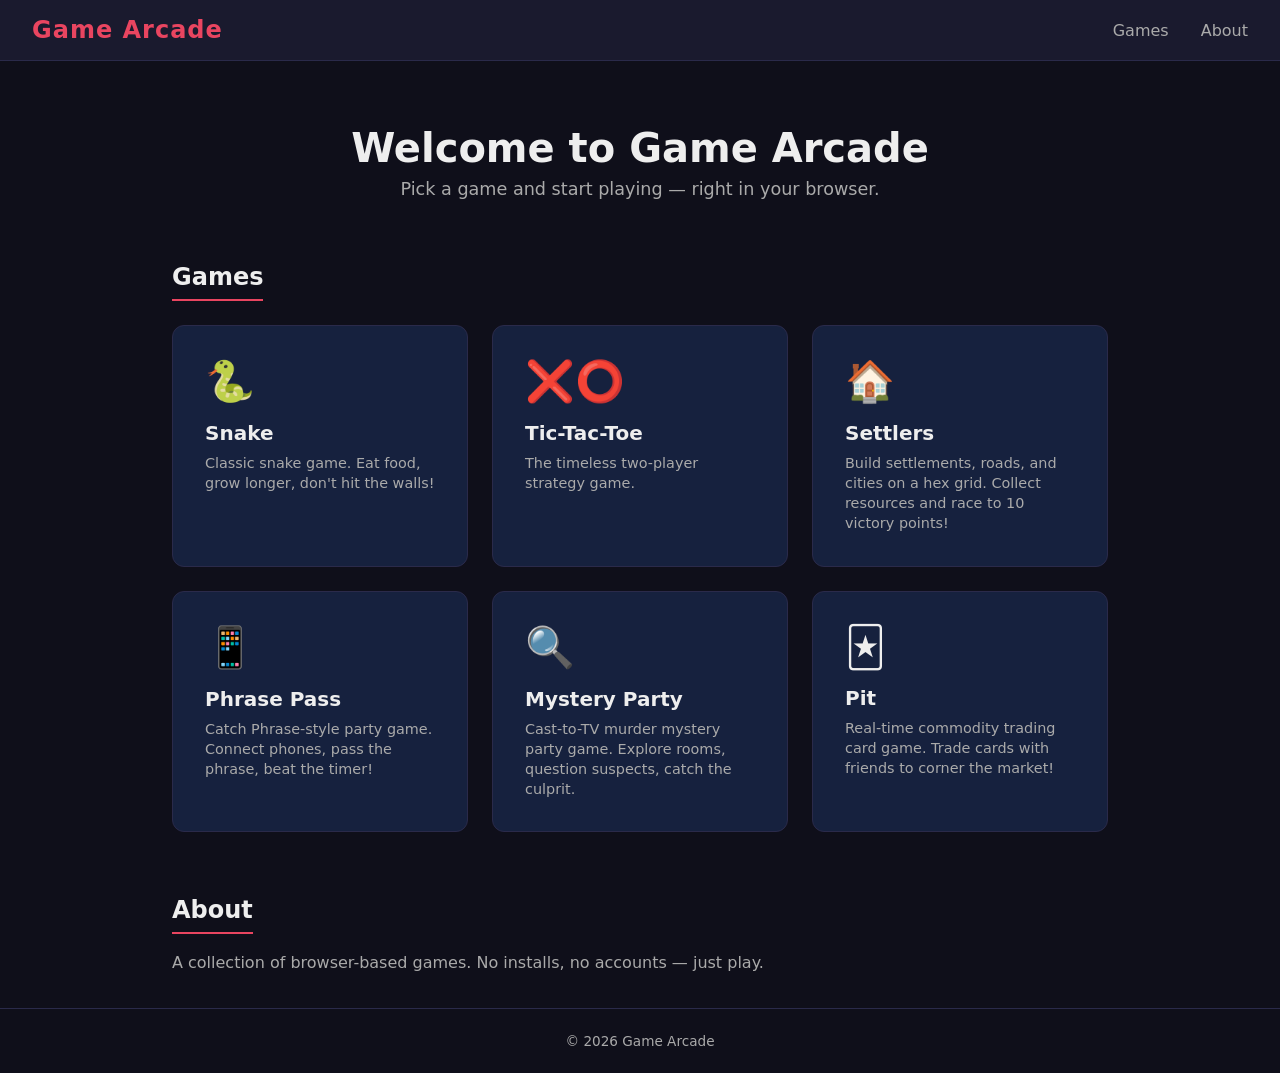
==== index.html @ ff6157d0 "Add Pit: real-time commodity trading card game for phones Trade cards with friends to corner the mar" ====
<!DOCTYPE html>
<html lang="en">
<head>
    <meta charset="UTF-8">
    <meta name="viewport" content="width=device-width, initial-scale=1.0">
    <title>Game Arcade</title>
    <link rel="stylesheet" href="css/style.css">
</head>
<body>
    <header>
        <nav>
            <div class="logo">Game Arcade</div>
            <ul class="nav-links">
                <li><a href="#games">Games</a></li>
                <li><a href="#about">About</a></li>
            </ul>
        </nav>
    </header>

    <main>
        <section class="hero">
            <h1>Welcome to Game Arcade</h1>
            <p>Pick a game and start playing — right in your browser.</p>
        </section>

        <section id="games" class="games-section">
            <h2>Games</h2>
            <div class="game-grid">
                <a href="games/snake/index.html" class="game-card">
                    <div class="game-icon">🐍</div>
                    <h3>Snake</h3>
                    <p>Classic snake game. Eat food, grow longer, don't hit the walls!</p>
                </a>
                <a href="games/tictactoe/index.html" class="game-card">
                    <div class="game-icon">❌⭕</div>
                    <h3>Tic-Tac-Toe</h3>
                    <p>The timeless two-player strategy game.</p>
                </a>
                <a href="games/settlers/index.html" class="game-card">
                    <div class="game-icon">🏠</div>
                    <h3>Settlers</h3>
                    <p>Build settlements, roads, and cities on a hex grid. Collect resources and race to 10 victory points!</p>
                </a>
                <a href="games/phrasepass/index.html" class="game-card">
                    <div class="game-icon">📱</div>
                    <h3>Phrase Pass</h3>
                    <p>Catch Phrase-style party game. Connect phones, pass the phrase, beat the timer!</p>
                </a>
                <a href="games/mystery/index.html" class="game-card">
                    <div class="game-icon">🔍</div>
                    <h3>Mystery Party</h3>
                    <p>Cast-to-TV murder mystery party game. Explore rooms, question suspects, catch the culprit.</p>
                </a>
                <a href="games/pit/index.html" class="game-card">
                    <div class="game-icon">🃏</div>
                    <h3>Pit</h3>
                    <p>Real-time commodity trading card game. Trade cards with friends to corner the market!</p>
                </a>
            </div>
        </section>

        <section id="about" class="about-section">
            <h2>About</h2>
            <p>A collection of browser-based games. No installs, no accounts — just play.</p>
        </section>
    </main>

    <footer>
        <p>&copy; 2026 Game Arcade</p>
    </footer>
</body>
</html>
---- css/style.css ----
* {
    margin: 0;
    padding: 0;
    box-sizing: border-box;
}

:root {
    --bg-primary: #0f0f1a;
    --bg-secondary: #1a1a2e;
    --bg-card: #16213e;
    --accent: #e94560;
    --accent-hover: #ff6b81;
    --text-primary: #eee;
    --text-secondary: #aaa;
    --border: #2a2a4a;
}

body {
    font-family: 'Segoe UI', system-ui, -apple-system, sans-serif;
    background: var(--bg-primary);
    color: var(--text-primary);
    min-height: 100vh;
    display: flex;
    flex-direction: column;
}

/* Nav */
nav {
    display: flex;
    justify-content: space-between;
    align-items: center;
    padding: 1rem 2rem;
    background: var(--bg-secondary);
    border-bottom: 1px solid var(--border);
}

.logo {
    font-size: 1.5rem;
    font-weight: 700;
    color: var(--accent);
    letter-spacing: 1px;
}

.nav-links {
    list-style: none;
    display: flex;
    gap: 2rem;
}

.nav-links a {
    color: var(--text-secondary);
    text-decoration: none;
    font-weight: 500;
    transition: color 0.2s;
}

.nav-links a:hover {
    color: var(--text-primary);
}

/* Hero */
.hero {
    text-align: center;
    padding: 4rem 2rem 2rem;
}

.hero h1 {
    font-size: 2.5rem;
    margin-bottom: 0.5rem;
}

.hero p {
    color: var(--text-secondary);
    font-size: 1.1rem;
}

/* Games Section */
.games-section {
    padding: 2rem;
    max-width: 1000px;
    margin: 0 auto;
    width: 100%;
}

.games-section h2 {
    font-size: 1.5rem;
    margin-bottom: 1.5rem;
    padding-bottom: 0.5rem;
    border-bottom: 2px solid var(--accent);
    display: inline-block;
}

.game-grid {
    display: grid;
    grid-template-columns: repeat(auto-fill, minmax(260px, 1fr));
    gap: 1.5rem;
}

.game-card {
    background: var(--bg-card);
    border: 1px solid var(--border);
    border-radius: 12px;
    padding: 2rem;
    text-decoration: none;
    color: var(--text-primary);
    transition: transform 0.2s, border-color 0.2s, box-shadow 0.2s;
}

.game-card:hover {
    transform: translateY(-4px);
    border-color: var(--accent);
    box-shadow: 0 8px 24px rgba(233, 69, 96, 0.15);
}

.game-icon {
    font-size: 2.5rem;
    margin-bottom: 1rem;
}

.game-card h3 {
    font-size: 1.25rem;
    margin-bottom: 0.5rem;
}

.game-card p {
    color: var(--text-secondary);
    font-size: 0.9rem;
    line-height: 1.4;
}

/* About */
.about-section {
    padding: 2rem;
    max-width: 1000px;
    margin: 0 auto;
    width: 100%;
}

.about-section h2 {
    font-size: 1.5rem;
    margin-bottom: 1rem;
    padding-bottom: 0.5rem;
    border-bottom: 2px solid var(--accent);
    display: inline-block;
}

.about-section p {
    color: var(--text-secondary);
    line-height: 1.6;
}

/* Footer */
footer {
    margin-top: auto;
    text-align: center;
    padding: 1.5rem;
    color: var(--text-secondary);
    font-size: 0.85rem;
    border-top: 1px solid var(--border);
}

/* Back link (used on game pages) */
.back-link {
    display: inline-block;
    color: var(--accent);
    text-decoration: none;
    padding: 1rem 2rem;
    font-weight: 500;
    transition: color 0.2s;
}

.back-link:hover {
    color: var(--accent-hover);
}

/* Responsive */
@media (max-width: 600px) {
    .hero h1 {
        font-size: 1.75rem;
    }

    nav {
        flex-direction: column;
        gap: 0.75rem;
    }

    .game-grid {
        grid-template-columns: 1fr;
    }
}
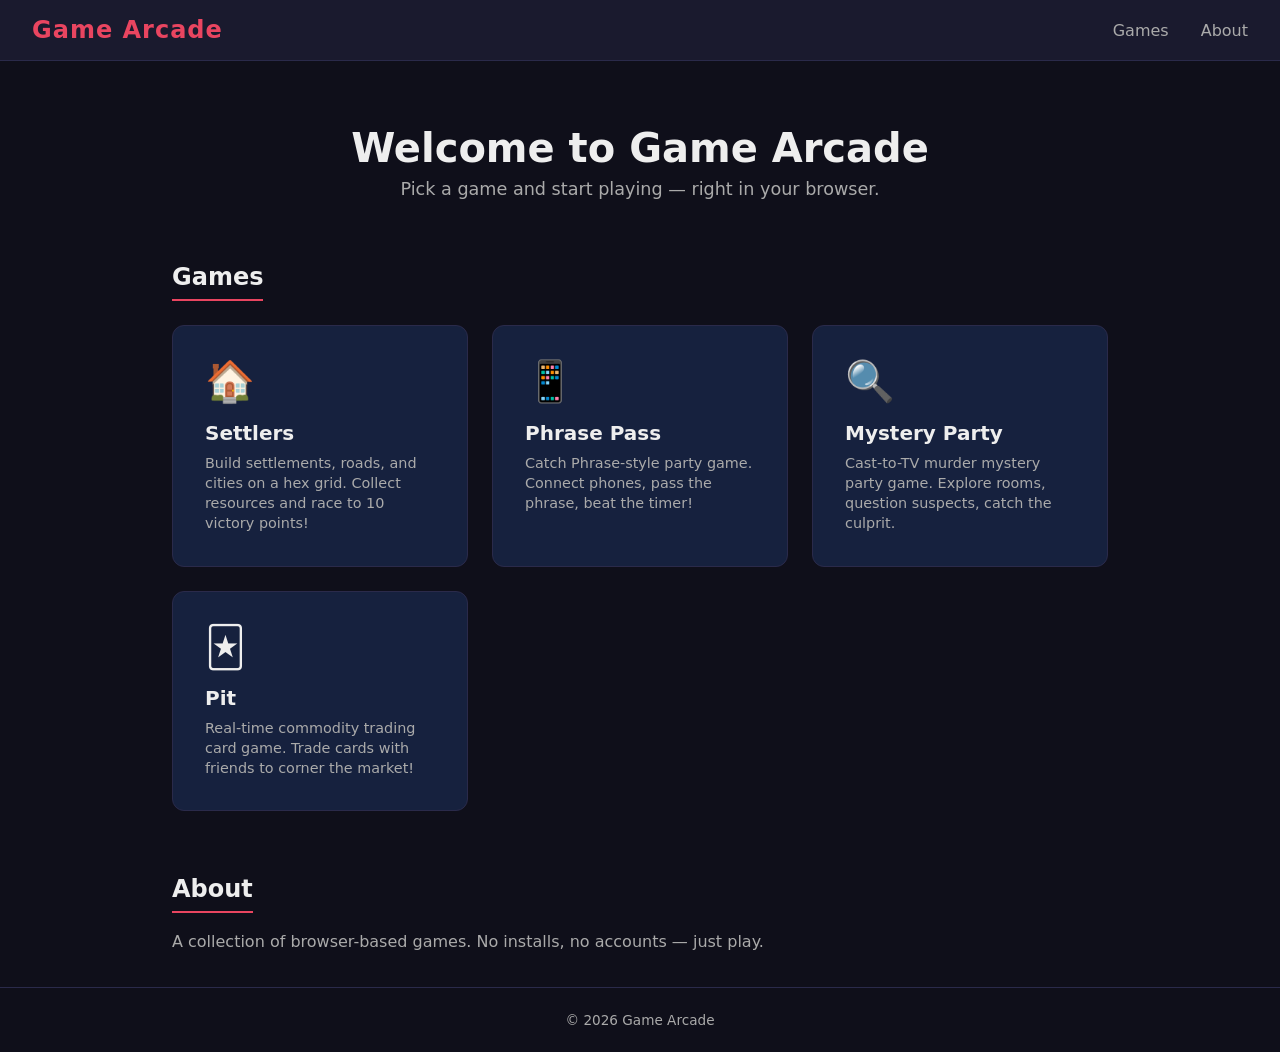
==== commit 2de830e3: "Hide Snake and Tic-Tac-Toe from the arcade menu Co-Authored-By: Claude Opus 4.6 (1M context) <norepl" ====
--- a/index.html
+++ b/index.html
@@ -26,16 +26,6 @@
         <section id="games" class="games-section">
             <h2>Games</h2>
             <div class="game-grid">
-                <a href="games/snake/index.html" class="game-card">
-                    <div class="game-icon">🐍</div>
-                    <h3>Snake</h3>
-                    <p>Classic snake game. Eat food, grow longer, don't hit the walls!</p>
-                </a>
-                <a href="games/tictactoe/index.html" class="game-card">
-                    <div class="game-icon">❌⭕</div>
-                    <h3>Tic-Tac-Toe</h3>
-                    <p>The timeless two-player strategy game.</p>
-                </a>
                 <a href="games/settlers/index.html" class="game-card">
                     <div class="game-icon">🏠</div>
                     <h3>Settlers</h3>
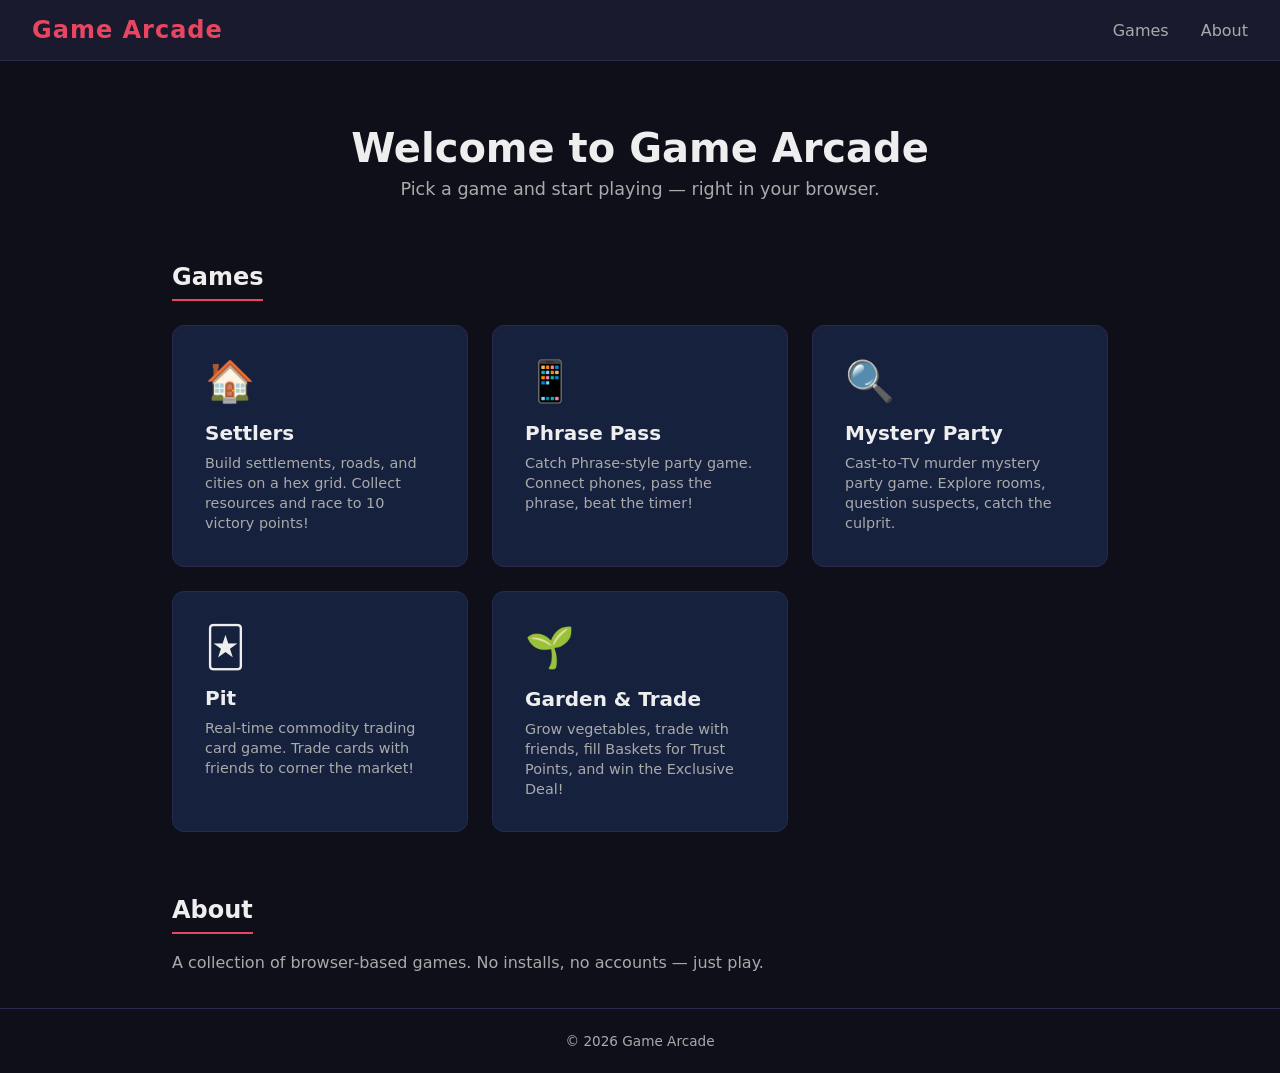
==== commit c9d52ff8: "Add Garden & Trade: multiplayer farming/trading game Grow vegetables in your garden (20 slots: tille" ====
--- a/index.html
+++ b/index.html
@@ -46,6 +46,11 @@
                     <h3>Pit</h3>
                     <p>Real-time commodity trading card game. Trade cards with friends to corner the market!</p>
                 </a>
+                <a href="games/garden/index.html" class="game-card">
+                    <div class="game-icon">🌱</div>
+                    <h3>Garden & Trade</h3>
+                    <p>Grow vegetables, trade with friends, fill Baskets for Trust Points, and win the Exclusive Deal!</p>
+                </a>
             </div>
         </section>
 
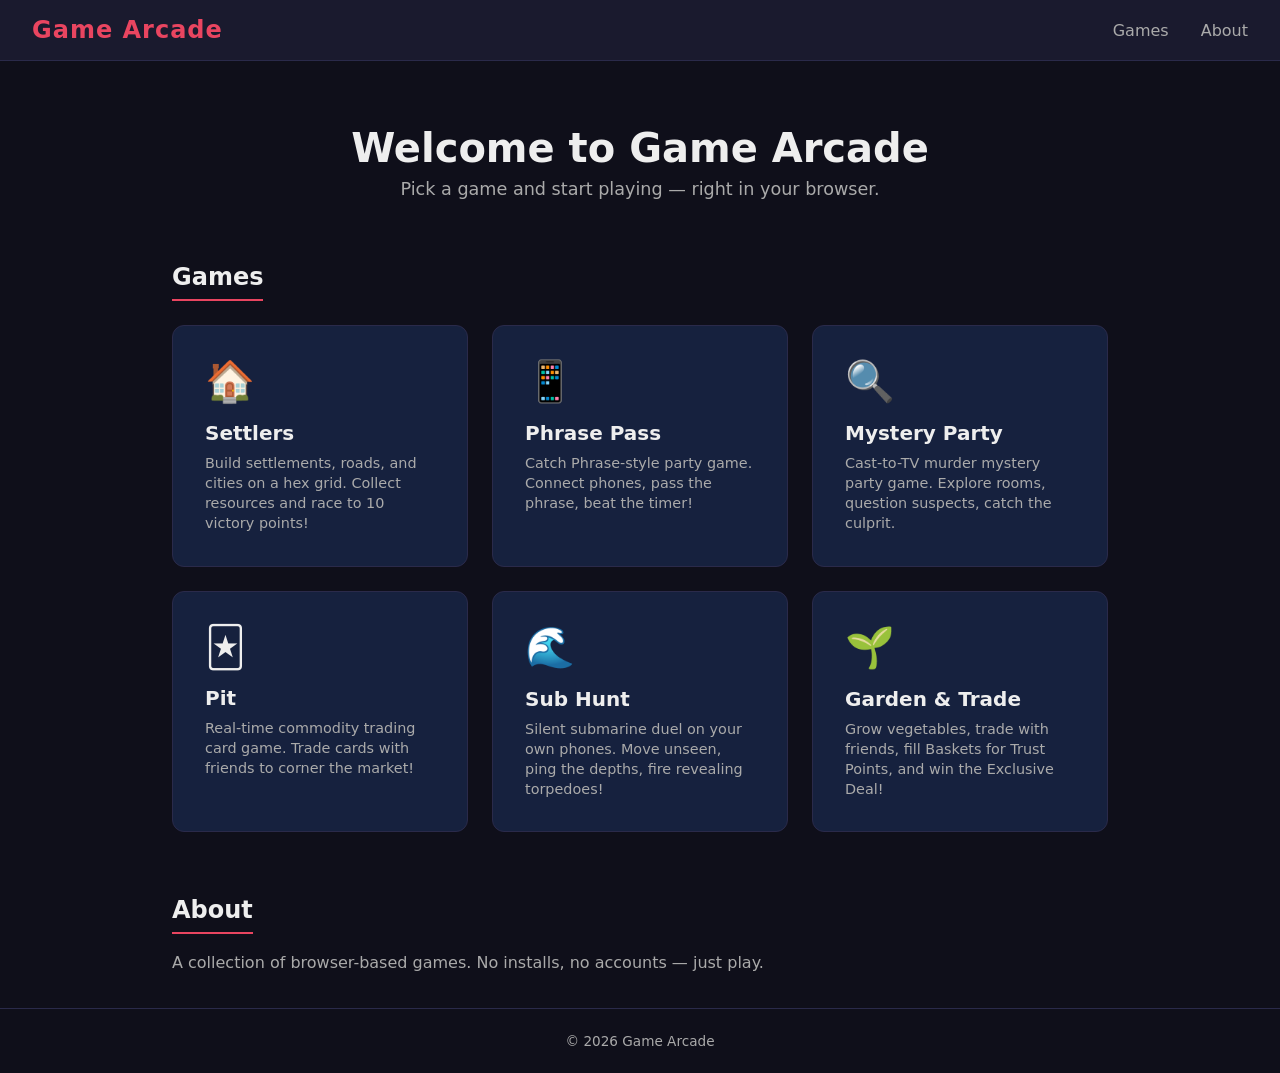
==== commit 48045961: "Sub Hunt: networked hidden-movement submarine duel for 2-4 phones Move silently, fire trail-revealin" ====
--- a/index.html
+++ b/index.html
@@ -46,6 +46,11 @@
                     <h3>Pit</h3>
                     <p>Real-time commodity trading card game. Trade cards with friends to corner the market!</p>
                 </a>
+                <a href="games/subhunt/index.html" class="game-card">
+                    <div class="game-icon">🌊</div>
+                    <h3>Sub Hunt</h3>
+                    <p>Silent submarine duel on your own phones. Move unseen, ping the depths, fire revealing torpedoes!</p>
+                </a>
                 <a href="games/garden/index.html" class="game-card">
                     <div class="game-icon">🌱</div>
                     <h3>Garden & Trade</h3>
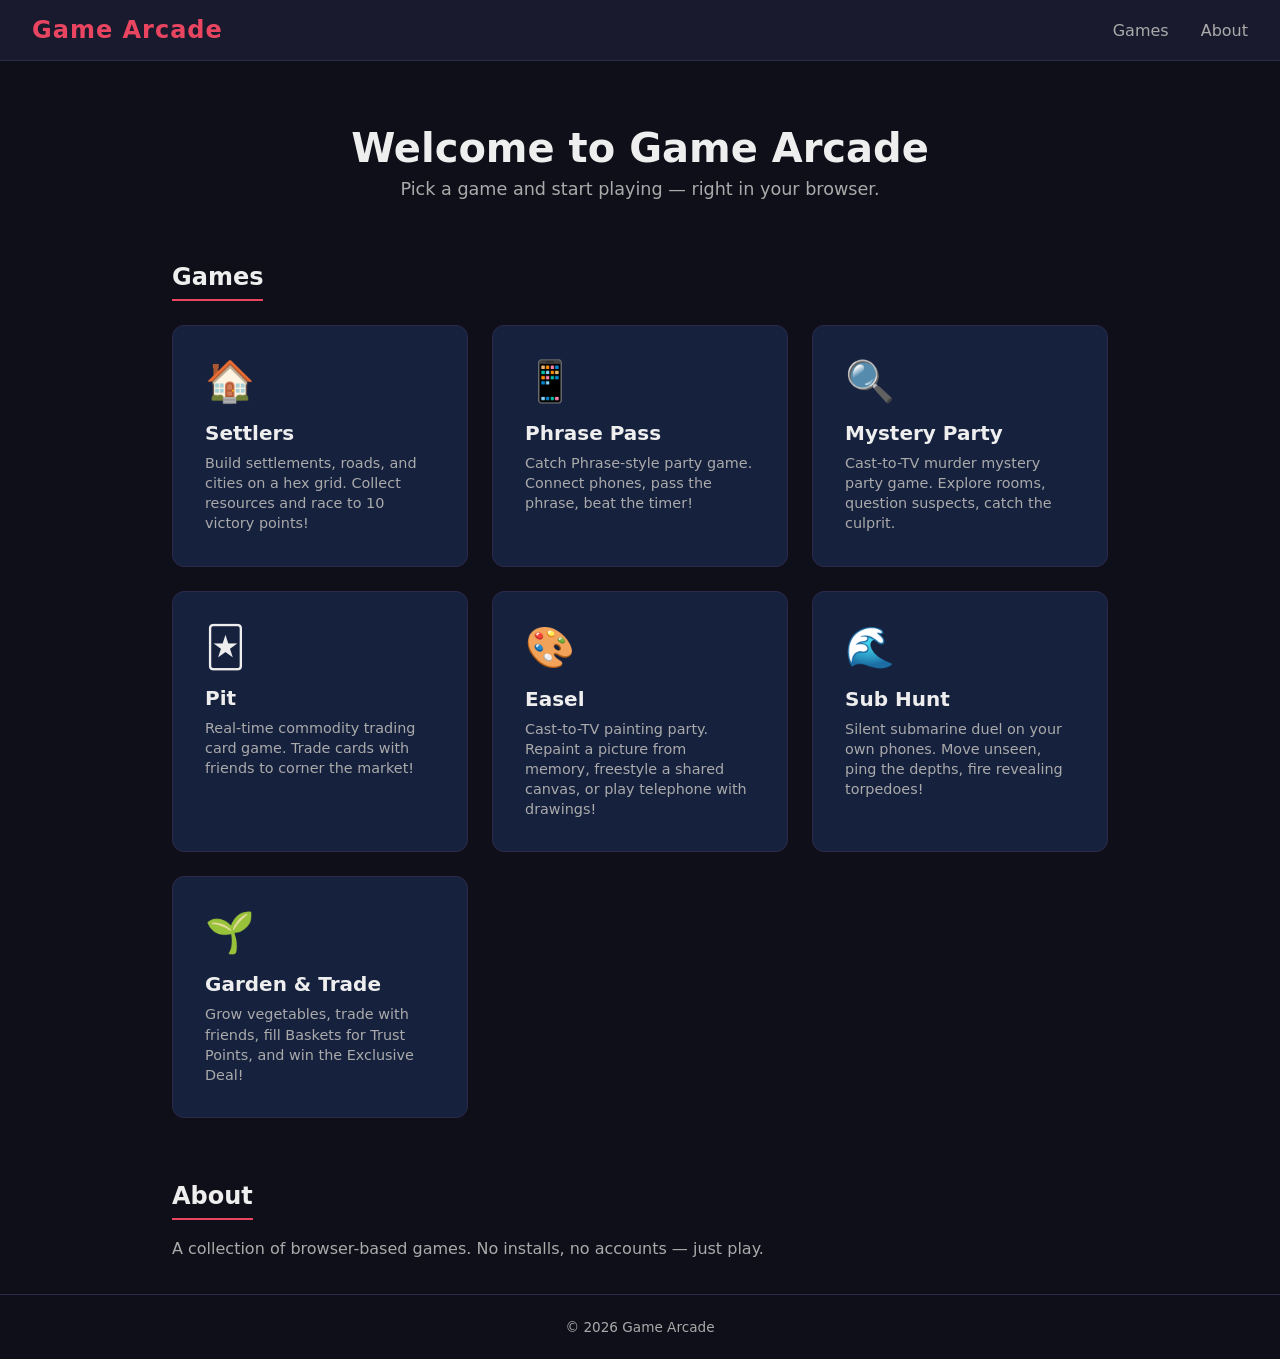
==== commit fc03226b: "Add Easel painting party game" ====
--- a/index.html
+++ b/index.html
@@ -46,6 +46,11 @@
                     <h3>Pit</h3>
                     <p>Real-time commodity trading card game. Trade cards with friends to corner the market!</p>
                 </a>
+                <a href="games/easel/index.html" class="game-card">
+                    <div class="game-icon">🎨</div>
+                    <h3>Easel</h3>
+                    <p>Cast-to-TV painting party. Repaint a picture from memory, freestyle a shared canvas, or play telephone with drawings!</p>
+                </a>
                 <a href="games/subhunt/index.html" class="game-card">
                     <div class="game-icon">🌊</div>
                     <h3>Sub Hunt</h3>
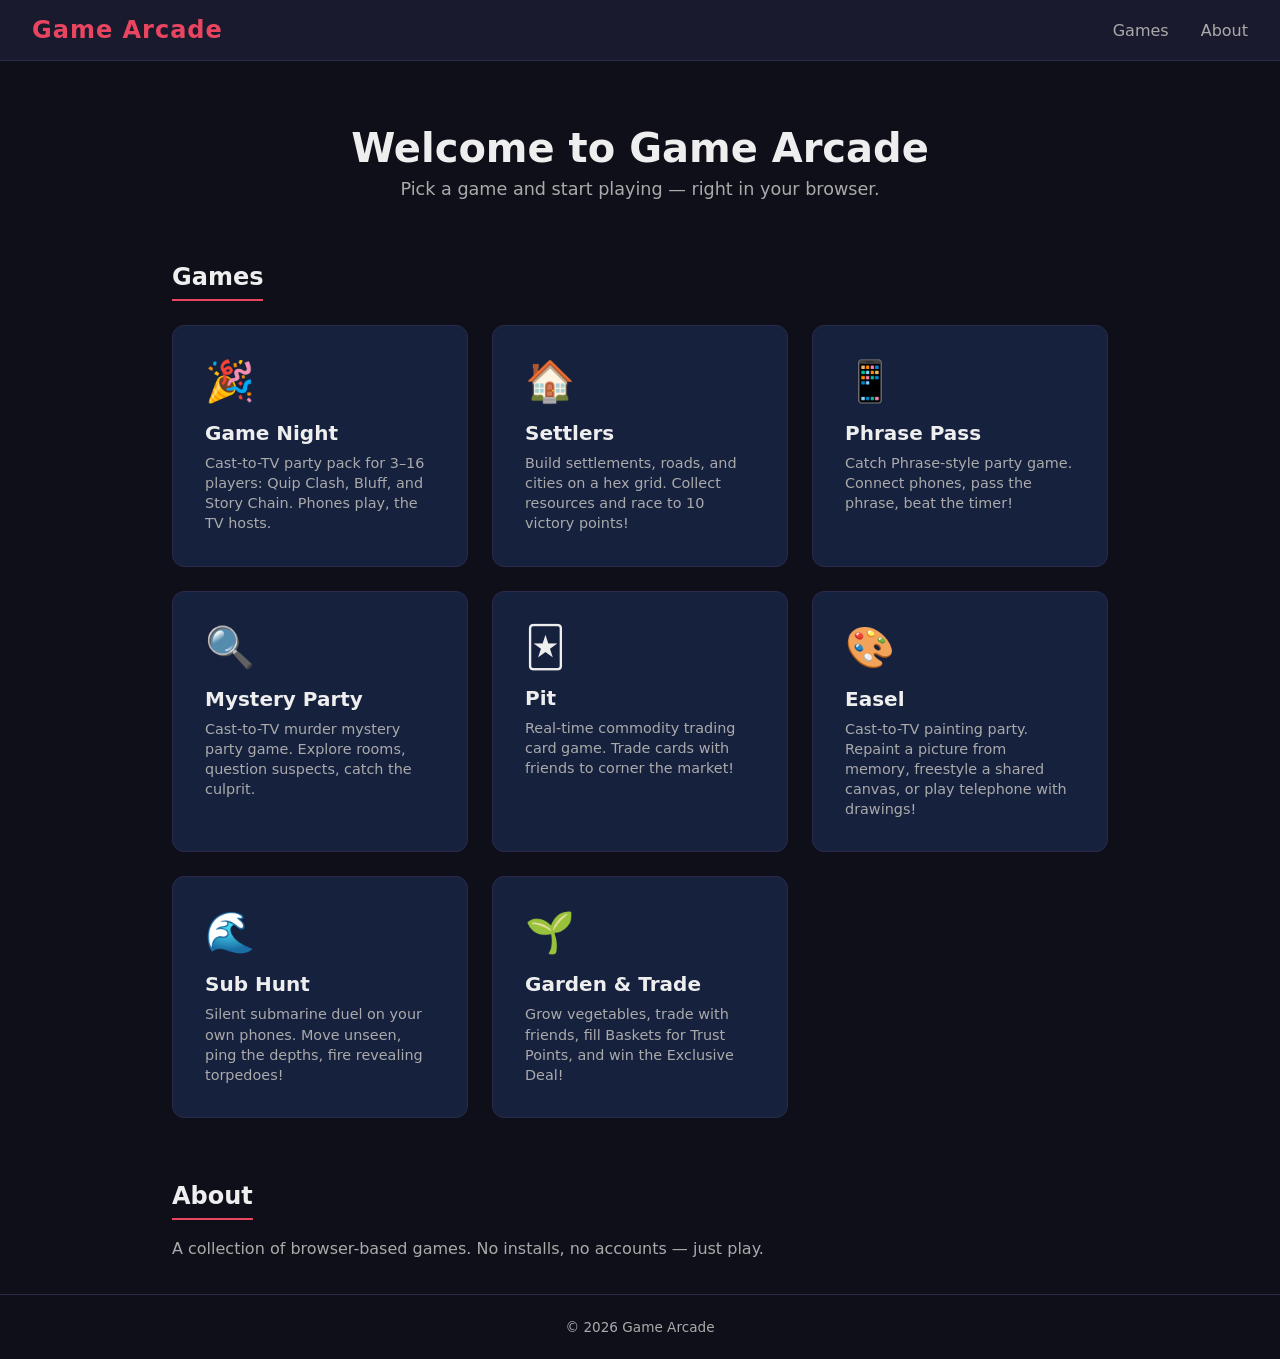
==== commit 8c843f39: "Add Game Night party pack (Quip Clash, Bluff, Story Chain) Cast-to-TV party games for 3-16 players. " ====
--- a/index.html
+++ b/index.html
@@ -26,6 +26,11 @@
         <section id="games" class="games-section">
             <h2>Games</h2>
             <div class="game-grid">
+                <a href="games/gamenight/index.html" class="game-card">
+                    <div class="game-icon">🎉</div>
+                    <h3>Game Night</h3>
+                    <p>Cast-to-TV party pack for 3&ndash;16 players: Quip Clash, Bluff, and Story Chain. Phones play, the TV hosts.</p>
+                </a>
                 <a href="games/settlers/index.html" class="game-card">
                     <div class="game-icon">🏠</div>
                     <h3>Settlers</h3>
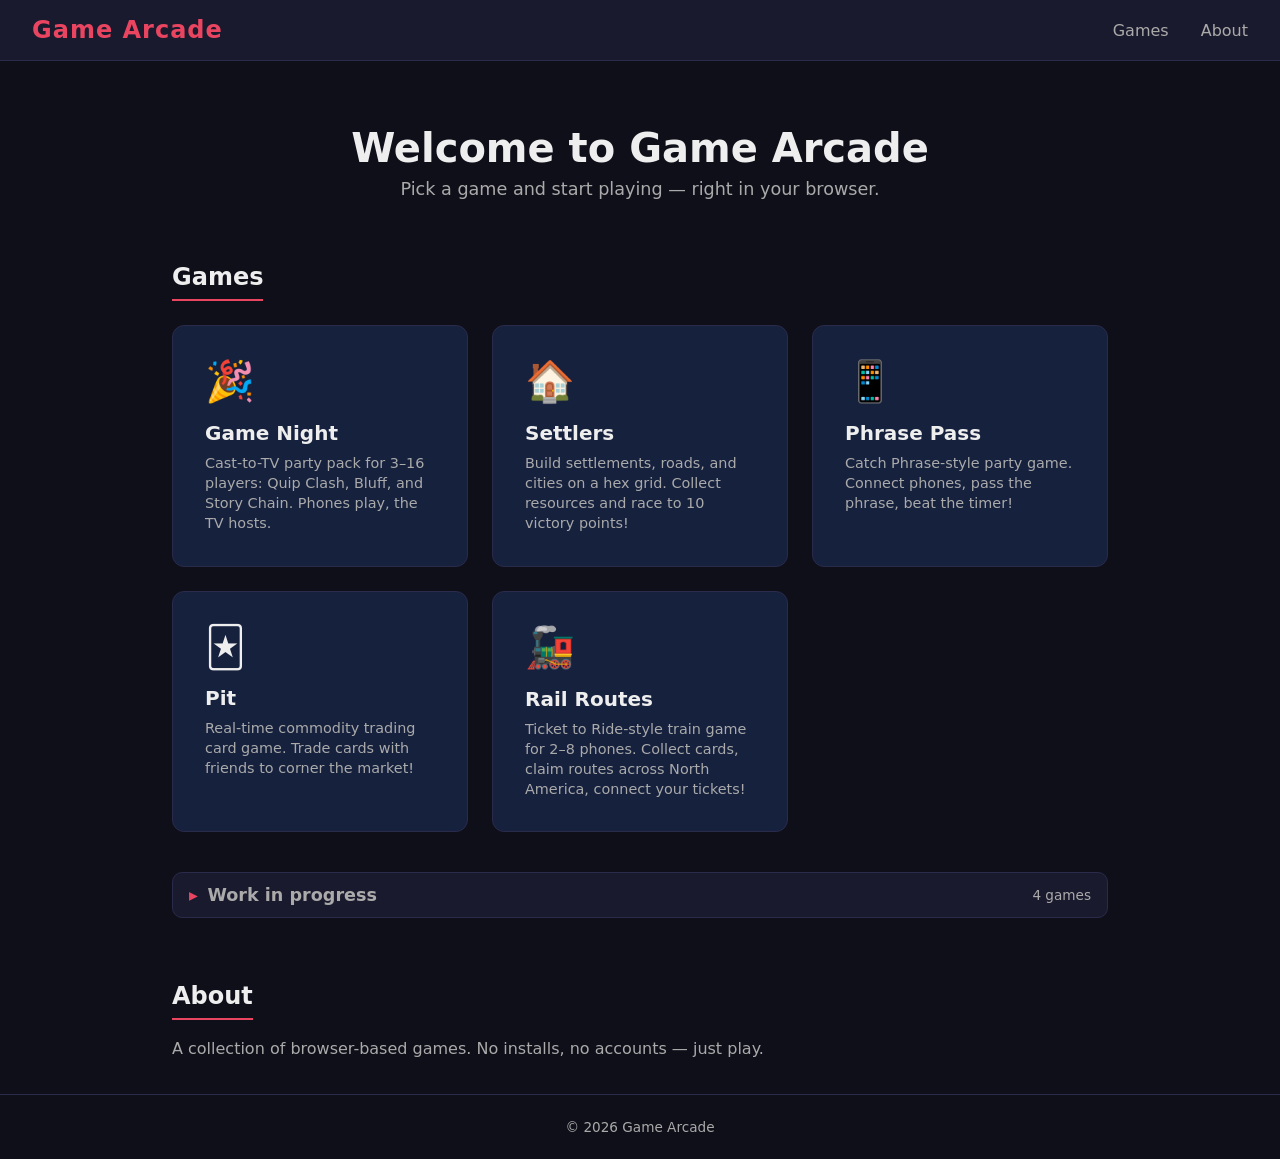
==== commit 721f6f2a: "Add Rail Routes and collapse work-in-progress games Rail Routes is a Ticket to Ride-style train game" ====
--- a/index.html
+++ b/index.html
@@ -41,32 +41,43 @@
                     <h3>Phrase Pass</h3>
                     <p>Catch Phrase-style party game. Connect phones, pass the phrase, beat the timer!</p>
                 </a>
-                <a href="games/mystery/index.html" class="game-card">
-                    <div class="game-icon">🔍</div>
-                    <h3>Mystery Party</h3>
-                    <p>Cast-to-TV murder mystery party game. Explore rooms, question suspects, catch the culprit.</p>
-                </a>
                 <a href="games/pit/index.html" class="game-card">
                     <div class="game-icon">🃏</div>
                     <h3>Pit</h3>
                     <p>Real-time commodity trading card game. Trade cards with friends to corner the market!</p>
                 </a>
-                <a href="games/easel/index.html" class="game-card">
-                    <div class="game-icon">🎨</div>
-                    <h3>Easel</h3>
-                    <p>Cast-to-TV painting party. Repaint a picture from memory, freestyle a shared canvas, or play telephone with drawings!</p>
-                </a>
-                <a href="games/subhunt/index.html" class="game-card">
-                    <div class="game-icon">🌊</div>
-                    <h3>Sub Hunt</h3>
-                    <p>Silent submarine duel on your own phones. Move unseen, ping the depths, fire revealing torpedoes!</p>
-                </a>
-                <a href="games/garden/index.html" class="game-card">
-                    <div class="game-icon">🌱</div>
-                    <h3>Garden & Trade</h3>
-                    <p>Grow vegetables, trade with friends, fill Baskets for Trust Points, and win the Exclusive Deal!</p>
+                <a href="games/railroutes/index.html" class="game-card">
+                    <div class="game-icon">🚂</div>
+                    <h3>Rail Routes</h3>
+                    <p>Ticket to Ride-style train game for 2&ndash;8 phones. Collect cards, claim routes across North America, connect your tickets!</p>
                 </a>
             </div>
+
+            <details class="wip-section">
+                <summary>Work in progress <span class="wip-count">4 games</span></summary>
+                <div class="game-grid">
+                    <a href="games/mystery/index.html" class="game-card">
+                        <div class="game-icon">🔍</div>
+                        <h3>Mystery Party</h3>
+                        <p>Cast-to-TV murder mystery party game. Explore rooms, question suspects, catch the culprit.</p>
+                    </a>
+                    <a href="games/easel/index.html" class="game-card">
+                        <div class="game-icon">🎨</div>
+                        <h3>Easel</h3>
+                        <p>Cast-to-TV painting party. Repaint a picture from memory, freestyle a shared canvas, or play telephone with drawings!</p>
+                    </a>
+                    <a href="games/subhunt/index.html" class="game-card">
+                        <div class="game-icon">🌊</div>
+                        <h3>Sub Hunt</h3>
+                        <p>Silent submarine duel on your own phones. Move unseen, ping the depths, fire revealing torpedoes!</p>
+                    </a>
+                    <a href="games/garden/index.html" class="game-card">
+                        <div class="game-icon">🌱</div>
+                        <h3>Garden & Trade</h3>
+                        <p>Grow vegetables, trade with friends, fill Baskets for Trust Points, and win the Exclusive Deal!</p>
+                    </a>
+                </div>
+            </details>
         </section>
 
         <section id="about" class="about-section">
--- a/css/style.css
+++ b/css/style.css
@@ -128,6 +128,60 @@
     line-height: 1.4;
 }
 
+/* Work-in-progress games (collapsed by default) */
+.wip-section {
+    margin-top: 2.5rem;
+}
+
+.wip-section summary {
+    display: flex;
+    align-items: center;
+    gap: 0.6rem;
+    cursor: pointer;
+    list-style: none;
+    font-size: 1.1rem;
+    font-weight: 600;
+    color: var(--text-secondary);
+    padding: 0.75rem 1rem;
+    background: var(--bg-secondary);
+    border: 1px solid var(--border);
+    border-radius: 10px;
+    transition: color 0.2s, border-color 0.2s;
+}
+
+.wip-section summary::-webkit-details-marker {
+    display: none;
+}
+
+.wip-section summary::before {
+    content: '▸';
+    color: var(--accent);
+    transition: transform 0.2s;
+}
+
+.wip-section[open] summary::before {
+    transform: rotate(90deg);
+}
+
+.wip-section summary:hover {
+    color: var(--text-primary);
+    border-color: var(--accent);
+}
+
+.wip-count {
+    margin-left: auto;
+    font-size: 0.85rem;
+    font-weight: 400;
+}
+
+.wip-section .game-grid {
+    margin-top: 1.5rem;
+}
+
+.wip-section .game-card {
+    opacity: 0.85;
+}
+
 /* About */
 .about-section {
     padding: 2rem;
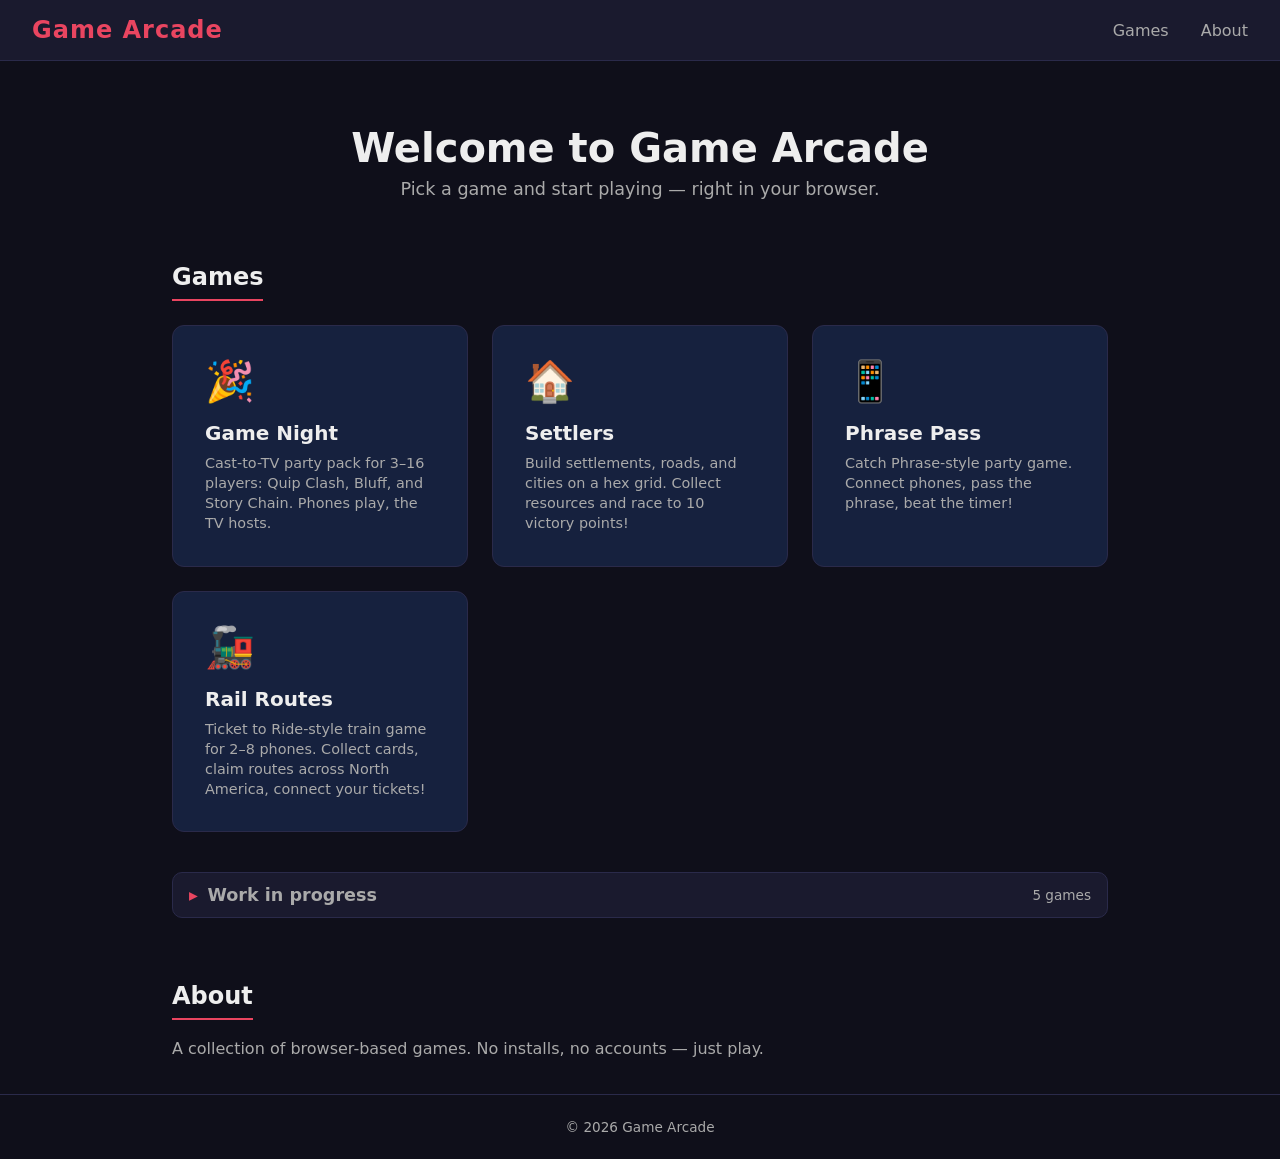
==== commit 19d0cfb4: "Move Pit into the work-in-progress section Co-Authored-By: Claude Opus 5.5 <noreply@anthropic.com>" ====
--- a/index.html
+++ b/index.html
@@ -41,11 +41,6 @@
                     <h3>Phrase Pass</h3>
                     <p>Catch Phrase-style party game. Connect phones, pass the phrase, beat the timer!</p>
                 </a>
-                <a href="games/pit/index.html" class="game-card">
-                    <div class="game-icon">🃏</div>
-                    <h3>Pit</h3>
-                    <p>Real-time commodity trading card game. Trade cards with friends to corner the market!</p>
-                </a>
                 <a href="games/railroutes/index.html" class="game-card">
                     <div class="game-icon">🚂</div>
                     <h3>Rail Routes</h3>
@@ -54,8 +49,13 @@
             </div>
 
             <details class="wip-section">
-                <summary>Work in progress <span class="wip-count">4 games</span></summary>
+                <summary>Work in progress <span class="wip-count">5 games</span></summary>
                 <div class="game-grid">
+                    <a href="games/pit/index.html" class="game-card">
+                        <div class="game-icon">🃏</div>
+                        <h3>Pit</h3>
+                        <p>Real-time commodity trading card game. Trade cards with friends to corner the market!</p>
+                    </a>
                     <a href="games/mystery/index.html" class="game-card">
                         <div class="game-icon">🔍</div>
                         <h3>Mystery Party</h3>
